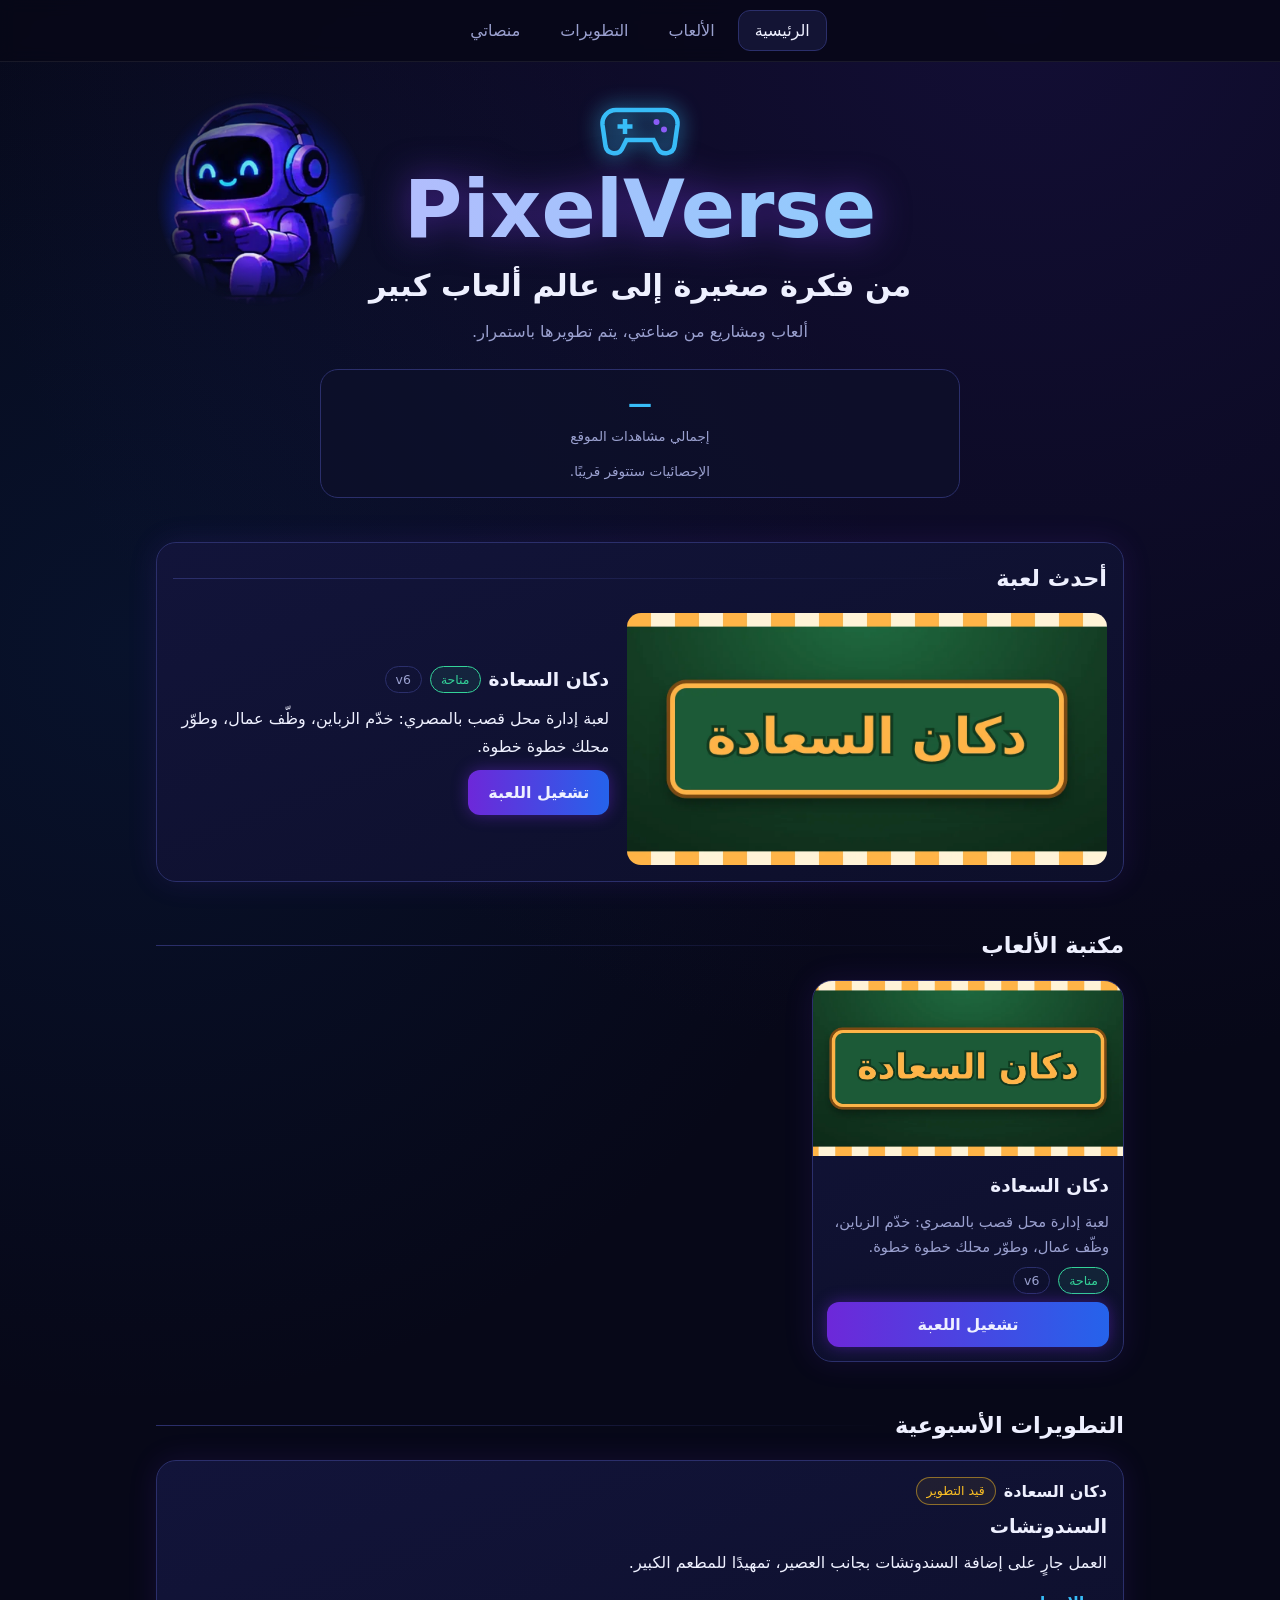
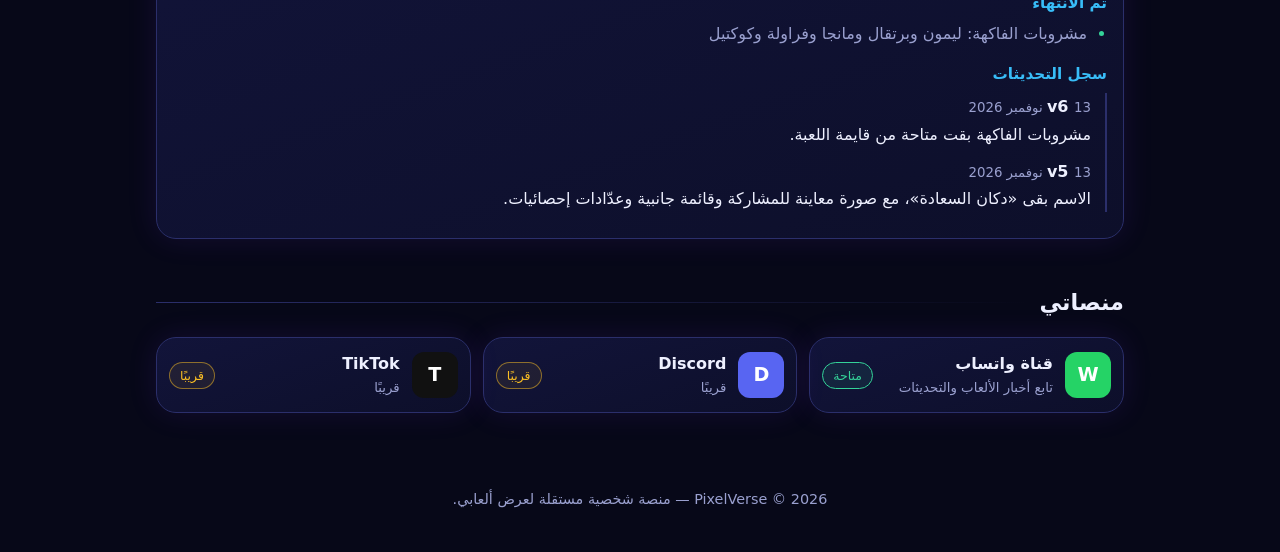
==== index.html @ 567ca6e9 "Add files via upload" ====
<!doctype html>
<html lang="ar" dir="rtl">
<head>
<meta charset="utf-8">
<meta name="viewport" content="width=device-width,initial-scale=1,viewport-fit=cover">
<title>PixelVerse | من فكرة صغيرة إلى عالم ألعاب كبير</title>
<meta name="description" content="PixelVerse منصة شخصية لعرض الألعاب التي أصنعها بنفسي: العب دكان السعادة، تابع التطويرات الأسبوعية وتواصل معي.">
<meta name="theme-color" content="#070818">
<link rel="canonical" href="https://srsizer643-crypto.github.io/">
<meta property="og:type" content="website"><meta property="og:locale" content="ar_AR">
<meta property="og:title" content="PixelVerse | من فكرة صغيرة إلى عالم ألعاب كبير">
<meta property="og:description" content="ألعاب ومشاريع من صناعتي، يتم تطويرها باستمرار.">
<meta property="og:image" content="https://srsizer643-crypto.github.io/g3an_3tshan/og-dokan.png?v=8">
<link rel="icon" href="assets/images/favicon.svg" type="image/svg+xml">
<link rel="stylesheet" href="assets/css/style.css">
</head>
<body>
<header class="nav"><nav>
  <a href="#home" class="on">الرئيسية</a><a href="#games">الألعاب</a><a href="#weekly">التطويرات</a><a href="#platforms">منصاتي</a>
</nav></header>

<main>
<section id="home" class="hero">
  <img class="robot" src="assets/images/robot.webp" alt="روبوت PixelVerse" width="270" height="275" decoding="async">
  <svg class="pad" viewBox="0 0 64 40" aria-hidden="true"><path d="M16 8h32a9 9 0 0 1 9 10l-2 14a6 6 0 0 1-11 2l-3-6H23l-3 6a6 6 0 0 1-11-2L7 18a9 9 0 0 1 9-10z" fill="none" stroke="currentColor" stroke-width="3"/><path d="M22 14v10M17 19h10" stroke="currentColor" stroke-width="3"/><circle cx="43" cy="16" r="2"/><circle cx="48" cy="21" r="2"/></svg>
  <h1 class="logo" dir="ltr">PixelVerse</h1>
  <p class="tag">من فكرة صغيرة إلى عالم ألعاب كبير</p>
  <p class="sub">ألعاب ومشاريع من صناعتي، يتم تطويرها باستمرار.</p>

  <div class="stats" id="stats">
    <div><b id="sp">—</b><span>إجمالي مشاهدات الموقع</span></div>
    <div class="spark"><svg id="chart" viewBox="0 0 120 40" preserveAspectRatio="none"></svg><span>آخر 7 أيام</span></div>
    <p id="snote" class="snote"></p>
  </div>
</section>

<section id="latest" class="card"><h2>أحدث لعبة</h2><div id="latestGame"></div></section>
<section id="games"><h2>مكتبة الألعاب</h2><div id="gameGrid" class="grid"></div></section>
<section id="weekly"><h2>التطويرات الأسبوعية</h2><div id="weeklyBox" class="card"></div></section>
<section id="platforms"><h2>منصاتي</h2><div id="platList" class="plats"></div></section>
</main>

<footer>PixelVerse © <span id="yr"></span> — منصة شخصية مستقلة لعرض ألعابي.</footer>
<script src="data/site.js"></script>
<script src="assets/js/app.js" defer></script>
</body>
</html>
---- assets/css/style.css ----
:root{--bg:#070818;--card:#0d0f2a;--line:#2b2f6b;--p:#8b5cf6;--b:#38bdf8;--t:#eef0ff;--m:#9aa0cf;--ok:#34d399}
*{box-sizing:border-box;margin:0}
html{scroll-behavior:smooth;scroll-padding-top:70px}
body{background:radial-gradient(circle at 80% 0,#2a1a6e55,transparent 45%),radial-gradient(circle at 10% 30%,#0b3a7a33,transparent 40%),var(--bg);color:var(--t);font-family:Tahoma,"Segoe UI",system-ui,sans-serif;line-height:1.7;min-height:100vh}
a{color:inherit;text-decoration:none}
[hidden]{display:none!important}
.nav{position:sticky;top:0;z-index:9;background:#070818dd;backdrop-filter:blur(8px);border-bottom:1px solid #ffffff12;padding-top:env(safe-area-inset-top)}
.nav nav{display:flex;gap:6px;justify-content:center;padding:10px;overflow-x:auto}
.nav a{padding:6px 16px;border-radius:12px;border:1px solid transparent;color:var(--m);white-space:nowrap;transition:.2s}
.nav a:hover,.nav a.on{color:var(--t);border-color:var(--line);background:#2b2f6b55}
main{max-width:1000px;margin:auto;padding:0 16px}
section{margin:44px 0}
h2{font-size:1.4rem;margin-bottom:16px;display:flex;align-items:center;gap:12px}
h2::after{content:"";flex:1;height:1px;background:linear-gradient(90deg,var(--line),transparent)}
.hero{text-align:center;position:relative;padding:36px 0 0;margin-top:0}
.robot{position:absolute;left:0;top:30px;width:min(26vw,210px);height:auto;border-radius:24px;opacity:.95;-webkit-mask-image:radial-gradient(closest-side,#000 55%,transparent);mask-image:radial-gradient(closest-side,#000 55%,transparent);animation:fl 4s ease-in-out infinite}
@keyframes fl{50%{transform:translateY(-8px)}}
.pad{width:96px;color:var(--b);filter:drop-shadow(0 0 10px var(--b));fill:var(--p)}
.logo{font-size:clamp(2.6rem,10vw,5rem);line-height:1.1;background:linear-gradient(90deg,#c4b5fd,#7dd3fc);-webkit-background-clip:text;background-clip:text;color:transparent;filter:drop-shadow(0 0 18px #7c3aed88)}
.tag{font-size:clamp(1.2rem,4.5vw,1.9rem);font-weight:700;margin-top:6px}
.sub{color:var(--m);margin:6px 0 24px}
.stats{display:flex;flex-wrap:wrap;gap:12px;justify-content:center;align-items:center;background:#0d0f2acc;border:1px solid var(--line);border-radius:18px;padding:14px 18px;max-width:640px;margin:auto}
.stats>div{flex:1;min-width:110px;display:flex;flex-direction:column}
.stats b{font-size:1.5rem;color:var(--b)}.stats span{color:var(--m);font-size:.85rem}
.spark svg{height:40px;width:100%}.spark polyline{fill:none;stroke:var(--b);stroke-width:2;vector-effect:non-scaling-stroke}
.snote{flex-basis:100%;color:var(--m);font-size:.85rem}.snote:empty{display:none}.snote a{color:var(--b)}
.card{background:linear-gradient(160deg,#12143a,var(--card));border:1px solid var(--line);border-radius:20px;padding:16px;box-shadow:0 0 30px #7c3aed1f}
.grid{display:grid;grid-template-columns:repeat(auto-fill,minmax(250px,1fr));gap:16px}
.game{display:flex;flex-direction:column;overflow:hidden;padding:0;transition:.25s}
.game:hover{transform:translateY(-4px);border-color:var(--p)}
.game img{width:100%;aspect-ratio:16/9;object-fit:cover;background:#0a0b22}
.game .in{padding:14px;display:flex;flex-direction:column;gap:8px;flex:1}
.game h3{font-size:1.15rem}.game p{color:var(--m);font-size:.92rem;flex:1}
.row{display:flex;gap:8px;align-items:center;flex-wrap:wrap}
.badge{font-size:.78rem;padding:2px 10px;border-radius:99px;border:1px solid var(--line);color:var(--m)}
.b-available{color:var(--ok);border-color:var(--ok);background:#34d39918}
.b-dev,.b-soon{color:#fbbf24;border-color:#fbbf2480;background:#fbbf2412}
.btn{display:inline-block;padding:9px 20px;border-radius:12px;background:linear-gradient(90deg,#6d28d9,#2563eb);font-weight:700;box-shadow:0 0 16px #6d28d977;transition:.2s;text-align:center}
.btn:hover{filter:brightness(1.15)}
.btn.off{background:#2b2f6b66;box-shadow:none;color:var(--m);pointer-events:none}
.latest{display:grid;grid-template-columns:1.1fr 1fr;gap:18px;align-items:center}
.latest img{width:100%;border-radius:14px}.latest .in{display:flex;flex-direction:column;gap:10px;align-items:flex-start}
.wk h3{font-size:1.2rem;margin:6px 0}.wk ul{padding-inline-start:20px;color:var(--m)}.wk li::marker{color:var(--ok)}
.wk h4{margin:14px 0 4px;color:var(--b);font-size:.95rem}
.hist{border-inline-start:2px solid var(--line);padding-inline-start:14px;margin-top:6px}
.hist div{margin-bottom:10px}.hist small{color:var(--m)}
.plats{display:grid;gap:12px;grid-template-columns:repeat(auto-fit,minmax(250px,1fr))}
.plat{display:flex;gap:12px;align-items:center;padding:12px;transition:.2s}
a.plat:hover{border-color:var(--p);transform:translateY(-2px)}
.ic{width:46px;height:46px;border-radius:12px;display:grid;place-items:center;font-weight:800;font-size:1.2rem;flex:none}
.plat .t{flex:1}.plat small{color:var(--m);display:block}
footer{text-align:center;color:var(--m);padding:30px 16px 40px;font-size:.9rem}
@media(max-width:700px){.robot{position:static;display:block;margin:0 auto 2px;width:128px;animation-duration:5s}.pad{display:none}.latest{grid-template-columns:1fr}.hero{padding-top:20px}}
@media(prefers-reduced-motion:reduce){*{animation:none!important;transition:none!important;scroll-behavior:auto!important}}

/* ===== صفحة اللعبة الداخلية ===== */
.gpage main{padding-top:24px}
.gp{display:grid;grid-template-columns:minmax(180px,300px) 1fr;gap:24px;align-items:center;margin:20px 0}
.gshot{width:100%;height:auto;border-radius:20px;border:1px solid var(--line);box-shadow:0 0 30px #7c3aed33;background:#0a0b22}
.gtxt{display:flex;flex-direction:column;gap:12px}
.gtxt h1{font-size:clamp(1.6rem,6vw,2.4rem);line-height:1.2}
.gdesc{color:var(--m)}
.ginfo{list-style:none;padding:12px 16px;border:1px solid var(--line);border-radius:14px;background:#0d0f2acc}
.ginfo b{color:var(--b)}
button.btn{border:0;color:inherit;font:inherit;font-weight:700;cursor:pointer}
.btn.big{padding:12px 28px;font-size:1.05rem}
.btn.ghost{background:#2b2f6b55;box-shadow:none;border:1px solid var(--line)}
.lnk{color:var(--b);text-decoration:underline}
.player{max-width:560px;margin:12px auto;background:#000;border:1px solid var(--line);border-radius:16px;overflow:hidden;display:flex;flex-direction:column}
.pbar{display:flex;align-items:center;justify-content:space-between;gap:8px;padding:8px 10px;background:#0d0f2a;border-bottom:1px solid var(--line)}
.pbar b{font-size:.95rem}
.pbar button{border:1px solid var(--line);background:#2b2f6b66;color:var(--t);font:inherit;font-size:.85rem;padding:6px 12px;border-radius:10px;cursor:pointer}
.frame{height:calc(100vh - 190px);height:calc(100dvh - 190px);min-height:420px;max-height:900px}
.frame iframe{width:100%;height:100%;border:0;display:block;background:#000}
.player>.snote{padding:8px 10px;background:#0d0f2a;text-align:center}
.player:fullscreen,.player:-webkit-full-screen{max-width:none;width:100%;height:100%;border-radius:0;border:0}
.player:fullscreen .frame,.player:-webkit-full-screen .frame,.player.pfs .frame{flex:1;height:auto;max-height:none;min-height:0}
.player:fullscreen>.snote,.player.pfs>.snote{display:none}
.player.pfs{position:fixed;inset:0;z-index:99;max-width:none;margin:0;border-radius:0;border:0;height:100vh;height:100dvh;padding-top:env(safe-area-inset-top)}
.noscroll{overflow:hidden}
@media(max-width:700px){.gp{grid-template-columns:1fr}.gshot{max-width:260px;margin:0 auto}.frame{height:calc(100dvh - 170px);min-height:380px}}
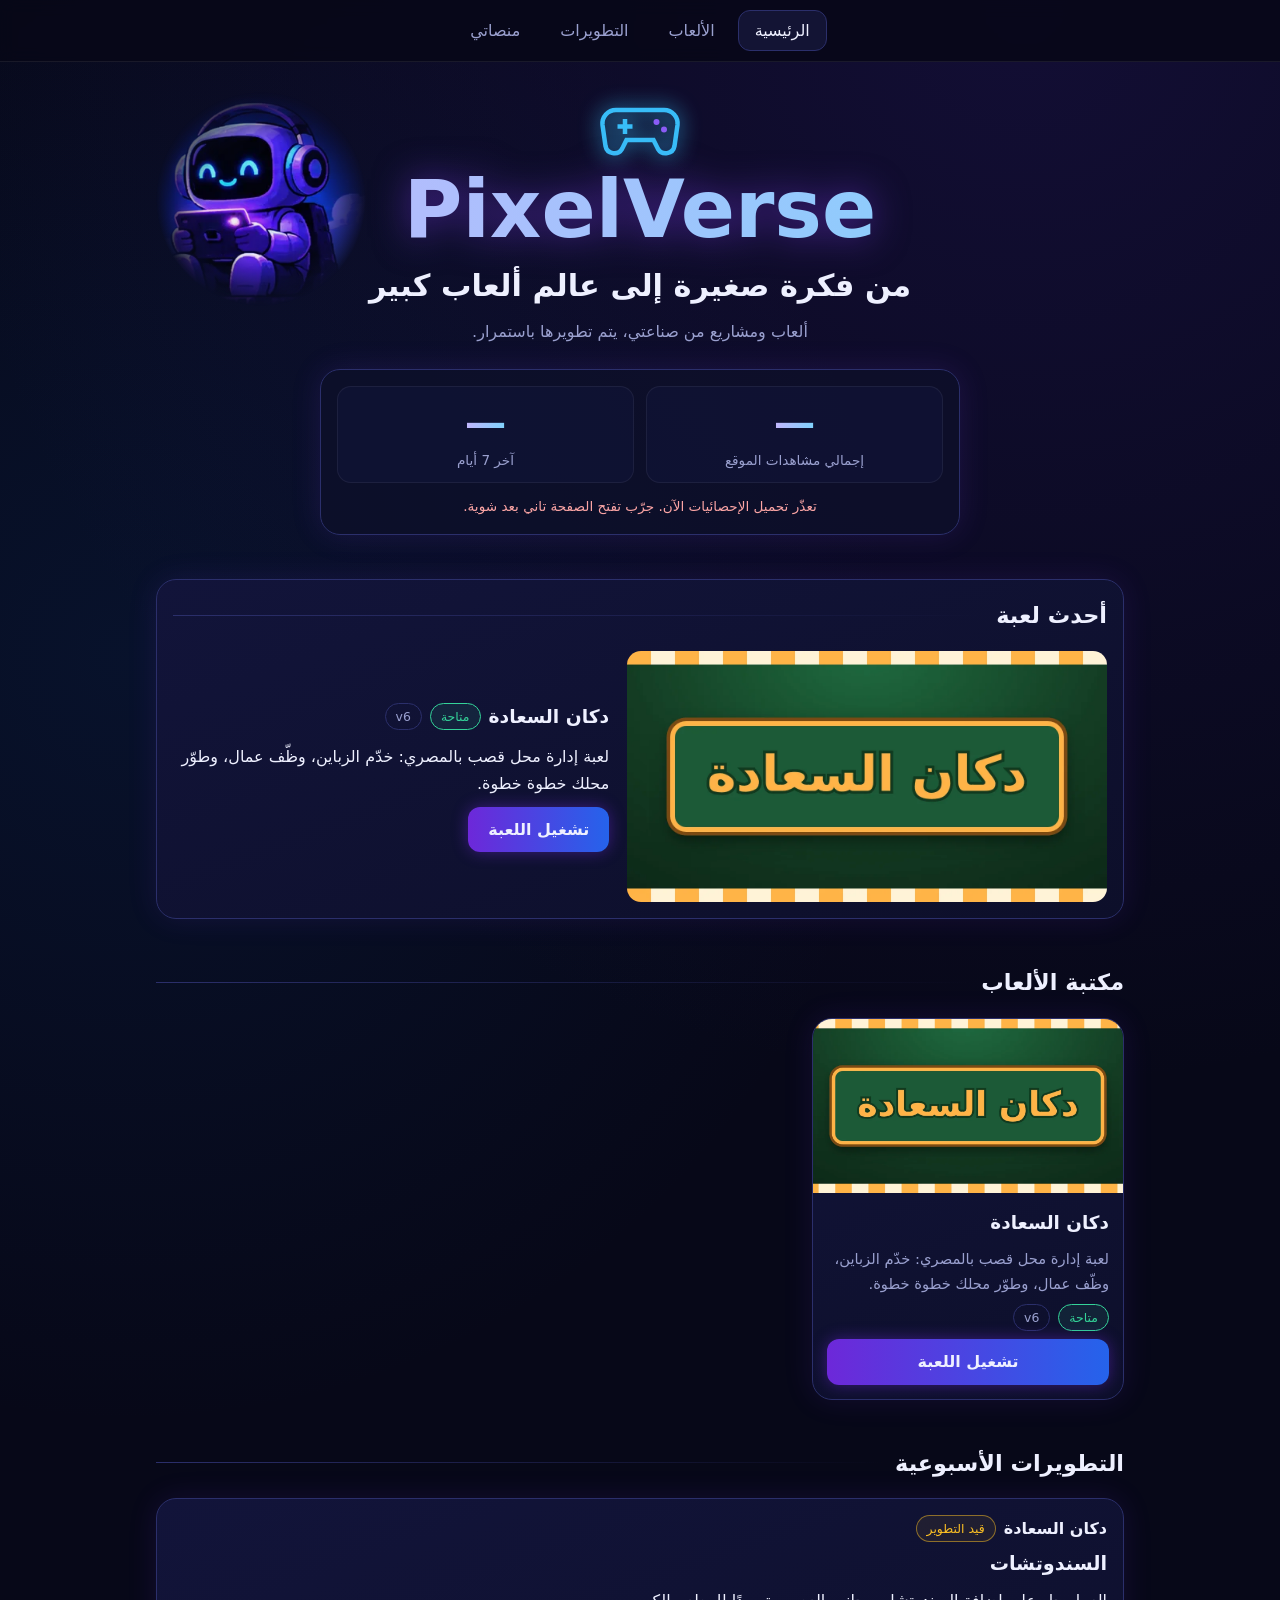
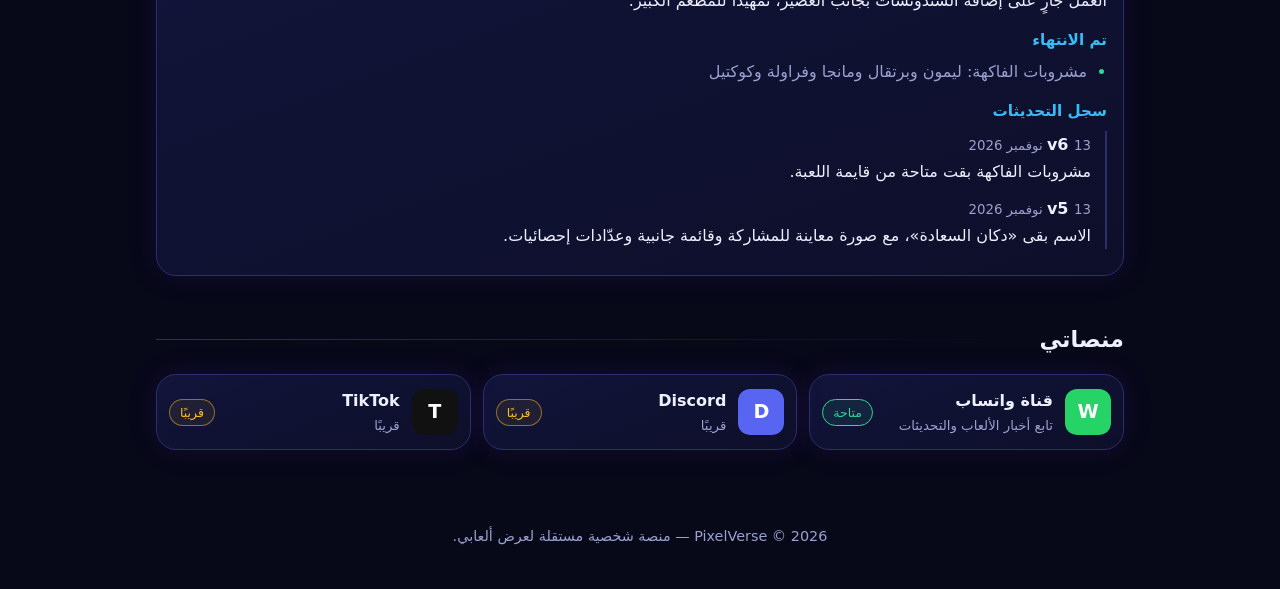
==== commit 797d568c: "Add files via upload" ====
--- a/index.html
+++ b/index.html
@@ -6,11 +6,11 @@
 <title>PixelVerse | من فكرة صغيرة إلى عالم ألعاب كبير</title>
 <meta name="description" content="PixelVerse منصة شخصية لعرض الألعاب التي أصنعها بنفسي: العب دكان السعادة، تابع التطويرات الأسبوعية وتواصل معي.">
 <meta name="theme-color" content="#070818">
-<link rel="canonical" href="https://srsizer643-crypto.github.io/">
+<link rel="canonical" href="https://srsizer643-crypto.github.io/pixelverse/">
 <meta property="og:type" content="website"><meta property="og:locale" content="ar_AR">
 <meta property="og:title" content="PixelVerse | من فكرة صغيرة إلى عالم ألعاب كبير">
 <meta property="og:description" content="ألعاب ومشاريع من صناعتي، يتم تطويرها باستمرار.">
-<meta property="og:image" content="https://srsizer643-crypto.github.io/g3an_3tshan/og-dokan.png?v=8">
+<meta property="og:image" content="https://srsizer643-crypto.github.io/pixelverse/og-pixelverse.jpg?v=1">
 <link rel="icon" href="assets/images/favicon.svg" type="image/svg+xml">
 <link rel="stylesheet" href="assets/css/style.css">
 </head>
@@ -27,10 +27,11 @@
   <p class="tag">من فكرة صغيرة إلى عالم ألعاب كبير</p>
   <p class="sub">ألعاب ومشاريع من صناعتي، يتم تطويرها باستمرار.</p>
 
-  <div class="stats" id="stats">
-    <div><b id="sp">—</b><span>إجمالي مشاهدات الموقع</span></div>
-    <div class="spark"><svg id="chart" viewBox="0 0 120 40" preserveAspectRatio="none"></svg><span>آخر 7 أيام</span></div>
-    <p id="snote" class="snote"></p>
+  <div class="stats" id="stats" aria-live="polite">
+    <div class="stat"><b id="sp">—</b><span>إجمالي مشاهدات الموقع</span></div>
+    <div class="stat"><b id="sw">—</b><span>آخر 7 أيام</span></div>
+    <div class="spark" id="spark" hidden><div class="bars" id="bars"></div><span class="cap">المشاهدات اليومية</span></div>
+    <p id="snote" class="snote">جاري تحميل الإحصائيات…</p>
   </div>
 </section>
 
@@ -43,5 +44,6 @@
 <footer>PixelVerse © <span id="yr"></span> — منصة شخصية مستقلة لعرض ألعابي.</footer>
 <script src="data/site.js"></script>
 <script src="assets/js/app.js" defer></script>
+<script src="assets/js/stats.js" defer></script>
 </body>
 </html>
--- a/assets/css/style.css
+++ b/assets/css/style.css
@@ -19,11 +19,25 @@
 .logo{font-size:clamp(2.6rem,10vw,5rem);line-height:1.1;background:linear-gradient(90deg,#c4b5fd,#7dd3fc);-webkit-background-clip:text;background-clip:text;color:transparent;filter:drop-shadow(0 0 18px #7c3aed88)}
 .tag{font-size:clamp(1.2rem,4.5vw,1.9rem);font-weight:700;margin-top:6px}
 .sub{color:var(--m);margin:6px 0 24px}
-.stats{display:flex;flex-wrap:wrap;gap:12px;justify-content:center;align-items:center;background:#0d0f2acc;border:1px solid var(--line);border-radius:18px;padding:14px 18px;max-width:640px;margin:auto}
-.stats>div{flex:1;min-width:110px;display:flex;flex-direction:column}
-.stats b{font-size:1.5rem;color:var(--b)}.stats span{color:var(--m);font-size:.85rem}
-.spark svg{height:40px;width:100%}.spark polyline{fill:none;stroke:var(--b);stroke-width:2;vector-effect:non-scaling-stroke}
-.snote{flex-basis:100%;color:var(--m);font-size:.85rem}.snote:empty{display:none}.snote a{color:var(--b)}
+.stats{display:grid;grid-template-columns:1fr 1fr;gap:12px;background:#0d0f2acc;border:1px solid var(--line);border-radius:20px;padding:16px;max-width:640px;margin:auto;box-shadow:0 0 30px #7c3aed26}
+.stat{display:flex;flex-direction:column;align-items:center;padding:10px 6px;border-radius:14px;background:#12143a99;border:1px solid #ffffff10;min-width:0}
+.stat b{font-size:clamp(1.8rem,8vw,2.6rem);line-height:1.25;font-variant-numeric:tabular-nums;background:linear-gradient(90deg,#c4b5fd,#7dd3fc);-webkit-background-clip:text;background-clip:text;color:transparent}
+.stat span{color:var(--m);font-size:.85rem}
+.spark{grid-column:1/-1}
+.bars{display:flex;gap:6px;height:128px}
+.bar{flex:1;min-width:0;display:flex;flex-direction:column;align-items:center}
+.bar em{font-style:normal;font-size:.72rem;line-height:18px;height:18px;color:var(--t)}
+.bar .tr{flex:1;width:100%;display:flex;align-items:flex-end;justify-content:center;border-bottom:1px solid var(--line)}
+.bar i{display:block;width:100%;max-width:34px;height:var(--h,0%);min-height:3px;border-radius:8px 8px 2px 2px;background:linear-gradient(180deg,var(--b),var(--p));transform:scaleY(0);transform-origin:bottom;transition:transform .8s cubic-bezier(.2,.8,.2,1)}
+.bar.today i{box-shadow:0 0 12px var(--b)}
+.bar.zero i{height:2px;min-height:2px;background:var(--line)}
+.bar.na i{background:none;border:1px dashed var(--line);height:6px;min-height:0}
+.bar small{font-size:.68rem;line-height:18px;color:var(--m);white-space:nowrap}
+.stats.in .bar i{transform:scaleY(1)}
+.spark .cap{display:block;color:var(--m);font-size:.82rem;margin-top:4px}
+.snote{grid-column:1/-1;color:var(--m);font-size:.85rem}.snote:empty{display:none}.snote a{color:var(--b)}
+.stats.err .snote{color:#fca5a5}
+@media(prefers-reduced-motion:reduce){.bar i{transition:none;transform:scaleY(1)}}
 .card{background:linear-gradient(160deg,#12143a,var(--card));border:1px solid var(--line);border-radius:20px;padding:16px;box-shadow:0 0 30px #7c3aed1f}
 .grid{display:grid;grid-template-columns:repeat(auto-fill,minmax(250px,1fr));gap:16px}
 .game{display:flex;flex-direction:column;overflow:hidden;padding:0;transition:.25s}
